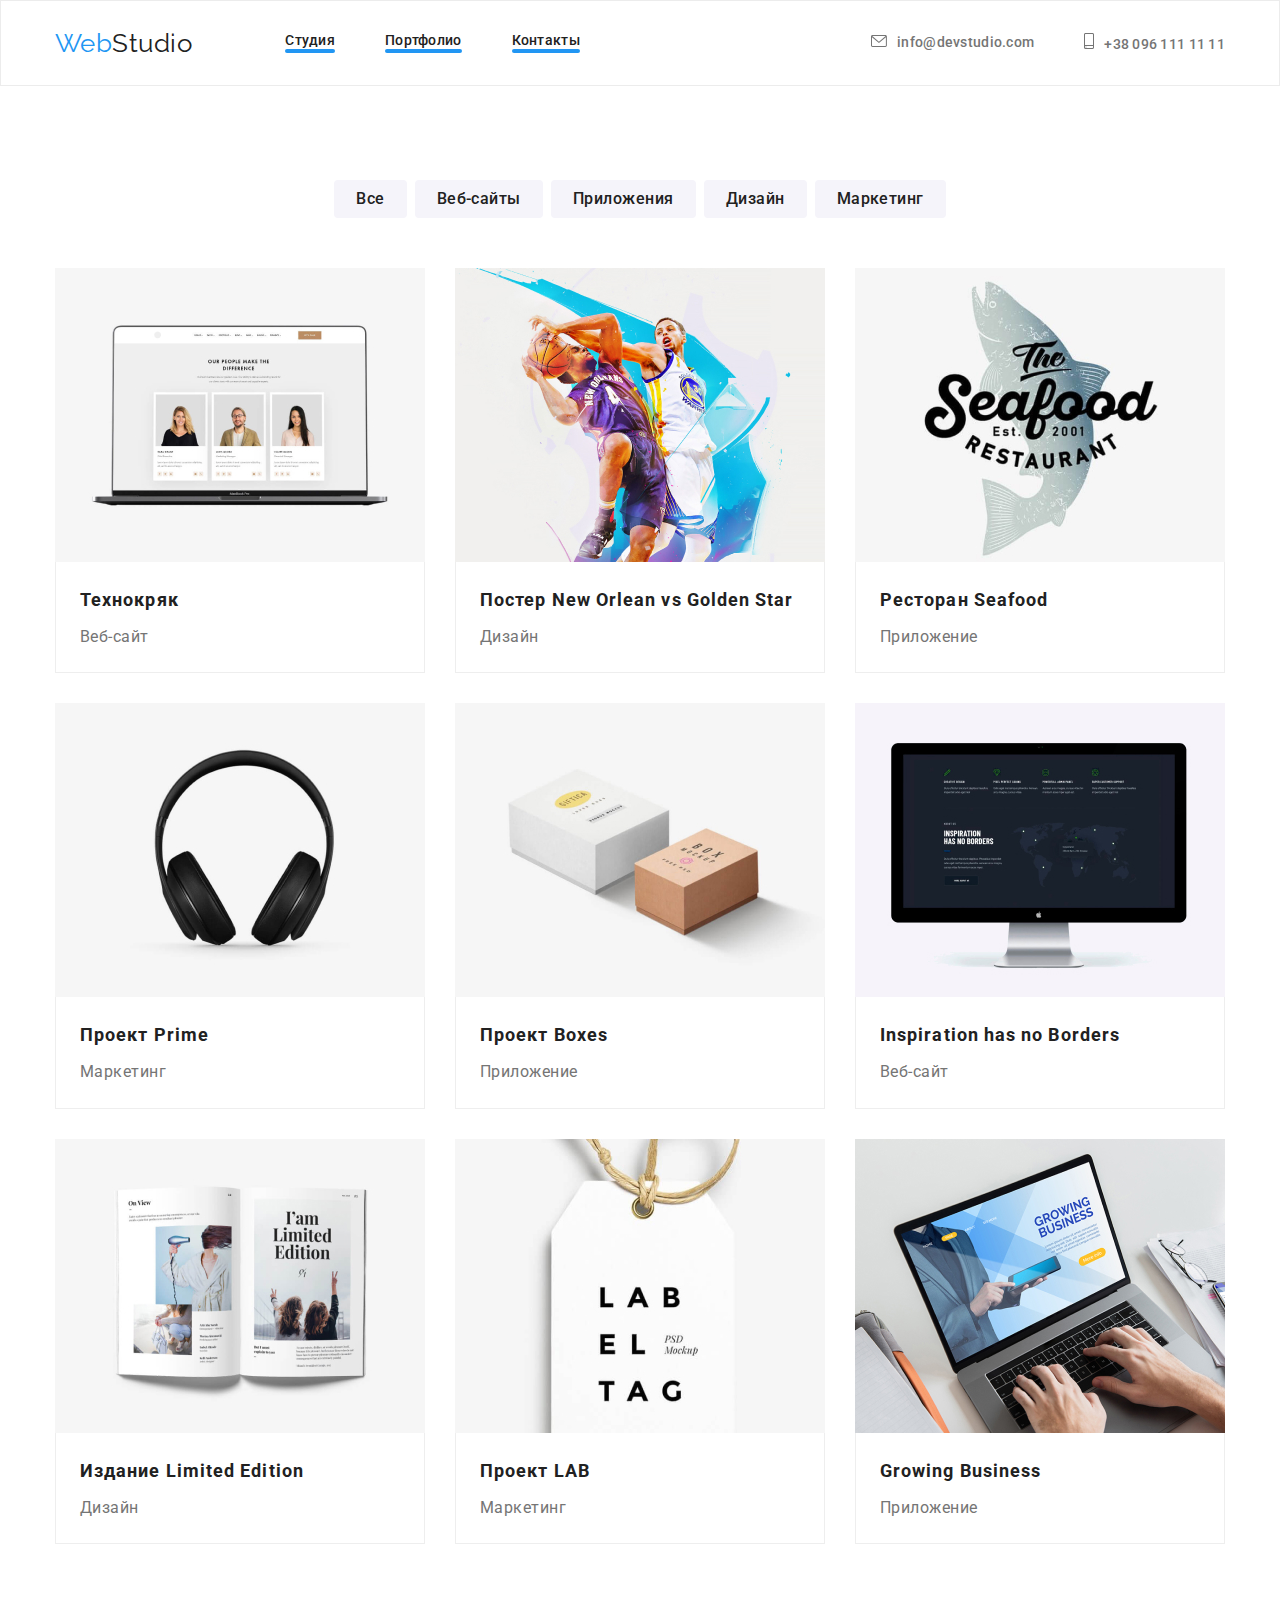
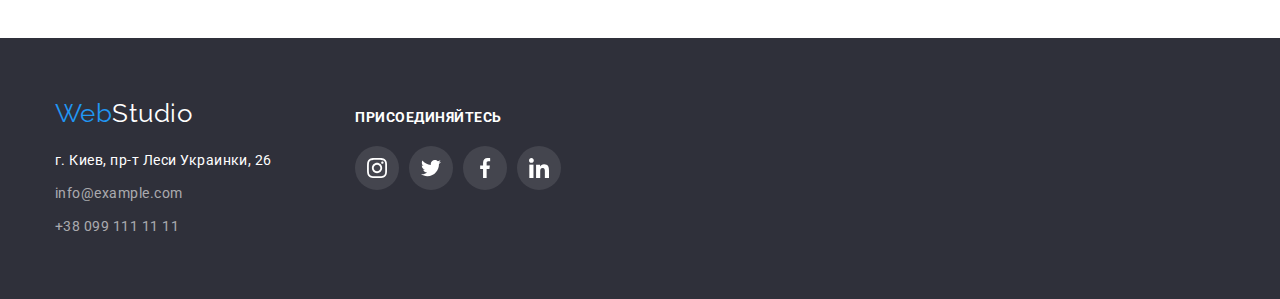
==== portfolio.html @ 67657e76 "начало" ====
<!DOCTYPE html>
<html lang="en">
<head>
    <meta charset="UTF-8">
    <meta http-equiv="X-UA-Compatible" content="IE=edge">
    <meta name="viewport" content="width=device-width, initial-scale=1.0">
    <title>Document</title>
    <link rel="preconnect" href="https://fonts.googleapis.com">
    <link rel="preconnect" href="https://fonts.gstatic.com" crossorigin>
    <link href="https://fonts.googleapis.com/css2?family=Raleway:wght@700&family=Roboto:wght@400;500;700;900&display=swap"
        rel="stylesheet">
    <link rel="stylesheet" href="https://cdnjs.cloudflare.com/ajax/libs/modern-normalize/1.0.0/modern-normalize.min.css" />
    <link rel="stylesheet" href="./css/styles.css"/>
</head>
<body>
    <!--Head-->
    <header>
        <div class="container header-container">
            <a href="" class="logo">Web<span class="accent">Studio</span></a>
            <nav>
                <ul class="nav">
                    <li class="nav-item"><a href="./index.html" class="nav-link">Студия</a></li>
                    <li class="nav-item"><a href="" class="nav-link">Портфолио</a></li>
                    <li class="nav-item"><a href="" class="nav-link">Контакты</a></li>
                </ul>
            </nav>
            <ul class="address">
                <li class="item">
            
                    <a href="mailto:info@devstudio.com" class="address-mail"><svg class="icon-envelope">
                            <use href="images/icons.svg#envelope"></use>
                        </svg>info@devstudio.com</a>
            
                </li>
                <li class="item">
            
                    <a href="tel:+380961111111" class="address-phone"><svg class="icon-smartphone">
                            <use href="images/icons.svg#smartphone"></use>
                        </svg>+38 096 111 11 11</a>
                </li>
            </ul>
        </div>
    </header>
    <main>
        <!--Main-->
        <!-- Section Filters -->
        <section class="section">
            
           <!-- Filters Gallery -->
     <div class="container">
         <h1 class="section-title-filter visually-hidden">Наши проэкты</h1>
         <ul class="filter-list">
              <li class="filter-item"><button type="button" class="filter-button">Все</button></li>
              <li class="filter-item"><button type="button" class="filter-button">Веб-сайты</button></li>
              <li class="filter-item"><button type="button" class="filter-button">Приложения</button></li>
              <li class="filter-item"><button type="button" class="filter-button">Дизайн</button></li>
              <li class="filter-item"><button type="button" class="filter-button">Маркетинг</button></li>
            </ul>
       
       <ul class="gallery-list">
         <li class="gallery-item">
             <a href="#" class="gallery-link"><img src="./images/технокряк.jpg" alt="Our People Make The Difference" width="370">
            <div class="signature">
             <h2 class="gallery-title">Технокряк</h2>
             <p class="gallery-text">Веб-сайт</p>
            </div></a>
         </li>
        <li class="gallery-item">
           <a href="#" class="gallery-link"><img src="./images/basketball.jpg" alt="Basketball poster New Orlean vs Golden Star" width="370"> 
           <div class="signature">
               <h2 class="gallery-title">Постер New Orlean vs Golden Star</h2>
               <p class="gallery-text">Дизайн</p>
          </div></a>
        </li>
        <li class="gallery-item">
           <a href="#" class="gallery-link"><img src="./images/seafood.jpg" alt="Лого ресторана Seafood" width="370">
           <div class="signature">
               <h2 class="gallery-title">Ресторан Seafood</h2>
               <p class="gallery-text">Приложение</p> 
           </div></a>
        </li>
        <li class="gallery-item">
           <a href="#" class="gallery-link"><img src="./images/phones.jpg" alt="Phones" width="370">
           <div class="signature">
               <h2 class="gallery-title">Проект Prime</h2>
               <p class="gallery-text">Маркетинг</p>
           </div></a>
        </li>
        <li class="gallery-item">
           <a href="#" class="gallery-link"><img src="./images/boxes.jpg" alt="Two Boxes" width="370"> 
           <div class="signature">
               <h2 class="gallery-title">Проект Boxes</h3>
               <p class="gallery-text">Приложение</p>
           </div></a>
        </li>
        <li class="gallery-item">
          <a href="#" class="gallery-link"><img src="./images/monitor.jpg" alt="Display" width="370">
          <div class="signature">
              <h2 class="gallery-title">Inspiration has no Borders</h2>
              <p class="gallery-text">Веб-сайт</p>
         </div></a>
        </li>
        <li class="gallery-item">
           <a href="#" class="gallery-link"><img src="./images/booklimited.jpg" alt="book Limited Edition" width="370">
           <div class="signature">
               <h2 class="gallery-title">Издание Limited Edition</h2>
               <p class="gallery-text">Дизайн</p>
           </div></a>
        </li>
        <li class="gallery-item">
          <a href="#" class="gallery-link"><img src="./images/labelbag.jpg" alt="Label" width="370">
          <div class="signature">
            <h2 class="gallery-title">Проект LAB</h2>
            <p class="gallery-text">Маркетинг</p>  
          </div> </a>
        </li>
        <li class="gallery-item">
          <a href="#" class="gallery-link"><img src="./images/notebook.jpg" alt="Notebook" width="370">
          <div class="signature">
             <h2 class="gallery-title">Growing Business</h3>
             <p class="gallery-text">Приложение</p> 
          </div> </a>
        </li>    
       </ul>
     </div>   
    </section>
    </main>
    <!-- Footer -->
    <footer class="footer">
        <div class="container footer-container">
            <div>
                <a href="" class="logo">Web<span class="accent-footer">Studio</span></a>
                <address>
                    <ul class="footer-address">
                        <li class="footer-address-item"><a href="https://goo.gl/maps/4yWJMLV7rgnv7qpB7"
                                class="footer-address-map"> г. Киев, пр-т Леси Украинки, 26</a> </li>
                        <li class="footer-address-item"><a href="mailto:info@example.com"
                                class="footer-address-mail">info@example.com</a></li>
                        <li class="footer-address-item"><a href="tel:+380991111111" class="footer-address-phone">+38 099 111
                                11
                                11</a> </li>
                    </ul>
                </address>
            </div>
            <div class="footbox-1">
                <p class="footbox-1-text">ПРИСОЕДИНЯЙТЕСЬ</p>
                <ul class="footer-social-list">
                    <li class="footer-social-list-item"><a href="#" class="footer-social-link">
                            <svg class="social-icon">
                                <use href="images/icons.svg#instagram"></use>
                            </svg>
                        </a>
                    </li>
                    <li class="footer-social-list-item"><a href="#" class="footer-social-link">
                            <svg class="social-icon">
                                <use href="images/icons.svg#twitter"></use>
                            </svg>
                        </a></li>
                    <li class="footer-social-list-item"><a href="#" class="footer-social-link">
                            <svg class="social-icon">
                                <use href="images/icons.svg#facebook"></use>
                            </svg>
                        </a></li>
                    <li class="footer-social-list-item"><a href="#" class="footer-social-link">
                            <svg class="social-icon">
                                <use href="images/icons.svg#linkedin"></use>
                            </svg>
                        </a></li>
                </ul>
            </div>
        </div>
    </footer>
</body>
</html>
---- css/styles.css ----
:root {
  --primary-text-color: #757575;
  --secondary-text-color: #ffffff;
  --text-title-color: #212121;
  --accent-color: #2196f3;
  --secondary-accent-color: #f5f4fa;
}
body {
  color: var(--primary-text-color);
  font-family: Roboto, sans-serif;
  letter-spacing: 0.03em;
}
h1,
h2,
h3,
h4,
p,
span {
  margin: 0;
  padding: 0;
}
ul {
  list-style: none;
  margin: 0;
  padding: 0;
}
.container {
  width: 1200px;
  margin: 0 auto;
  padding-left: 15px;
  padding-right: 15px;
}
/* header */
header {
  /* width: 1600px; */
  border: 1px solid #ececec;
}
.header-container {
  display: flex;
  align-items: center;
}
.logo {
  font-family: Raleway;
  font-weight: 400;
  font-size: 26px;
  line-height: 1.19;
  color: var(--accent-color);
  text-decoration: none;
  margin-right: 93px;
}
.accent {
  color: var(--text-title-color);
}
.nav {
  display: flex;
}
.nav-item {
  margin-right: 50px;
}
.nav-item:last-child {
  margin-right: 0;
}
.nav-link::after {
  content: "";
  position: relative;
  display: block;
  width: 100%;
  height: 4px;
  background-color: #2196f3;
  border-radius: 4px;
}
.nav-link {
  display: block;
  padding: 32px 0;
  font-weight: 500;
  font-size: 14px;
  line-height: 1.14;
  letter-spacing: 0.02em;
  color: #212121;
  text-decoration: none;
}
.nav-link:hover,
.nav-link:focus {
  color: var(--accent-color);
}
.address {
  display: flex;
  margin-left: auto;
}
.address .item + .item {
  margin-left: 50px;
}
.address-mail {
  font-weight: 500;
  font-size: 14px;
  line-height: 1.14;
  letter-spacing: 0.02em;
  padding: 32px 0;
  text-decoration: none;
  color: var(--primary-text-color);
}
.icon-envelope {
  width: 16px;
  height: 12px;
  margin-right: 10px;
  fill: var(--primary-text-color);
}
.address-mail:hover,
.address-mail:focus {
  color: var(--accent-color);
}
.address-mail:hover .icon-envelope,
.address-mail:focus .icon-envelope {
  fill: var(--accent-color);
}
.address-phone {
  font-weight: 500;
  font-size: 14px;
  line-height: 1.14;
  letter-spacing: 0.02em;
  padding: 32px 0;
  text-decoration: none;
  color: var(--primary-text-color);
}
.icon-smartphone {
  width: 10px;
  height: 16px;
  margin-right: 10px;
  fill: var(--primary-text-color);
}

.address-phone:hover .icon-smartphone,
.address-phone:focus .icon-smartphone {
  fill: var(--accent-color);
}

.address-phone:hover,
.address-phone:focus {
  color: var(--accent-color);
}
/* End of header */
/* Section Hero index */
.hero {
  background-image: linear-gradient(
      rgba(47, 48, 58, 0.4),
      rgba(47, 48, 58, 0.4)
    ),
    url(../images/herobkg.jpg);
  background-repeat: no-repeat;
  background-size: cover;
  margin-left: auto;
  margin-right: auto;
  max-width: 1600px;
  text-align: center;
  padding: 200px 0;
}
.hero-title {
  font-weight: 900;
  font-size: 44px;
  line-height: 1.36;
  text-align: center;
  letter-spacing: 0.06em;
  text-transform: uppercase;
  color: white;
  margin-bottom: 30px;
}
.hero-button {
  font-size: 16px;
  line-height: 1.9;
  padding: 10px 32px;
  border-radius: 4px;
  border: transparent;
  letter-spacing: 0.06em;
  color: #ffffff;
  background-color: var(--accent-color);
  cursor: pointer;
}
/* Main Sections */
.section {
  width: 100%;
  padding: 94px 0;
}
.section-title {
  font-weight: 700;
  font-size: 36px;
  line-height: 1.17;
  text-align: center;
  color: var(--text-title-color);
  margin-bottom: 50px;
}
/* Наши преимущества index */
.visually-hidden {
  position: absolute;
  clip: rect(0 0 0 0);
  width: 1px;
  height: 1px;
  margin: -1px;
}
.thumb {
  display: flex;
  justify-content: center;
  align-items: center;
  width: 270px;
  height: 120px;
  background-color: #f5f4fa;
  border-radius: 4px;
  margin-bottom: 30px;
}
.advantage-icon {
  width: 70px;
  height: 70px;
}
.section-list {
  display: flex;
}
.section-list-item {
  margin-right: 30px;
  padding: 0;
}
.section-list-item:last-child {
  margin-right: 0;
}
.section-list-title {
  font-weight: 700;
  font-size: 14px;
  line-height: 1.14;
  margin-bottom: 10px;
  text-transform: uppercase;
  color: var(--text-title-color);
}
.section-list-text {
  font-size: 14px;
  line-height: 1.71;
}
/* what we do section */
.work-section {
  padding-top: 0;
}
img {
  display: block;
  max-width: 100%;
  height: auto;
}
/* Our Team index*/
.section-team-list {
  display: flex;
}
.team-section {
  background-color: var(--secondary-accent-color);
}
.team-list-item {
  margin-right: 30px;
  background: #ffffff;
  /* material shadow v1 */
  box-shadow: 0px 1px 3px rgba(0, 0, 0, 0.12), 0px 1px 1px rgba(0, 0, 0, 0.14),
    0px 2px 1px rgba(0, 0, 0, 0.2);
  border-radius: 0px 0px 4px 4px;
}
.team-list-item:last-child {
  margin-right: 0;
}
.team-list-title {
  font-weight: 500;
  font-size: 16px;
  line-height: 1.19;
  text-align: center;
  color: var(--text-title-color);
  margin-bottom: 10px;
}
.team-list-text {
  font-size: 16px;
  line-height: 1.19;
  text-align: center;
}
.team-names {
  padding-top: 30px;
  padding-bottom: 30px;
}
.team-social-list {
  display: flex;
  justify-content: center;
  margin-top: 16px;
}
.team-social-link {
  display: flex;
  justify-content: center;
  align-items: center;
  width: 44px;
  height: 44px;
  border-radius: 50%;
}
.team-social-list-item {
  margin-right: 10px;
}
.team-social-list-item:last-child {
  margin-right: 0;
}
.team-social-icon {
  display: flex;
  align-items: center;
  width: 20px;
  height: 20px;
  fill: rgba(175, 177, 184, 1);
}
.team-social-link:hover,
.team-social-link:focus {
  background-color: rgba(33, 150, 243, 1);
}
.team-social-link:hover .team-social-icon,
.team-social-link:focus .team-social-icon {
  fill: white;
}
/* section Our Customers */
.customers-list {
  display: flex;
}
.customers-list-item {
  margin-right: 30px;
  width: 170px;
  height: 92px;
}
.customers-list-item:last-child {
  margin-right: 0;
}
.customers-list-link {
  display: flex;
  align-items: center;
  justify-content: center;
  width: 100%;
  height: 100%;
  border: 1px solid #afb1b8;
  border-radius: 4px;
}
.icon-group {
  width: 106px;
  height: 60px;
  fill: rgba(175, 177, 184, 1);
}
.customers-list-link:hover,
.customers-list-link:focus {
  border-color: #2196f3;
}
.customers-list-link:hover .icon-group,
.customers-list-link:focus .icon-group {
  fill: #2196f3;
}

/* Footer */
.footer {
  background-color: #2f303a;
  padding: 60px 0;
}
.footer-container {
  display: flex;
  align-items: baseline;
}
.footbox-1 {
  margin-left: 70px;
}
.footer-address-map {
  font-size: 14px;
  line-height: 1.71;
  font-style: normal;
  color: #ffffff;
}
.footer-address-mail {
  font-size: 14px;
  line-height: 1.71;
  font-style: normal;
  color: rgba(255, 255, 255, 0.6);
}
.footer-address-phone {
  font-size: 14px;
  font-style: normal;
  line-height: 1.71;
  color: rgba(255, 255, 255, 0.6);
}
.footer-address a {
  text-decoration: none;
}
.accent-footer {
  color: #ffffff;
}
.footer-address-phone:hover,
.footer-address-mail:hover,
.footer-address-map:hover {
  color: var(--accent-color);
}
.footer-address-phone:active,
.footer-address-mail:active,
.footer-address-map:active {
  color: var(--accent-color);
}
.footer-address-item {
  margin-bottom: 9px;
}
.footer-address-item:last-child {
  margin-bottom: 0;
}
address {
  margin-top: 20px;
}
/* footer box social links */
.footer-social-list {
  display: flex;
  justify-content: center;
  margin-top: 20px;
}
.footer-social-link {
  display: flex;
  justify-content: center;
  align-items: center;
  width: 44px;
  height: 44px;
  border-radius: 50%;
  background-color: rgba(255, 255, 255, 0.1);
}
.footer-social-list-item {
  margin-right: 10px;
}
.footer-social-list-item:last-child {
  margin-right: 0;
}
.social-icon {
  width: 20px;
  height: 20px;
  fill: rgba(255, 255, 255, 1);
}
.footer-social-link:hover,
.footer-social-link:focus {
  background-color: rgba(33, 150, 243, 1);
}
.footer-social-link:hover .social-icon,
.footer-social-link:focus .social-icon {
  fill: white;
}
.footbox-1-text {
  font-weight: bold;
  font-size: 14px;
  line-height: 1.14;
  color: #ffffff;
}
/* Portfolio */
/* Filter buttons */
.section-title-filter {
  font-weight: 700;
  font-size: 36px;
  line-height: 1.17;
  text-align: center;
  color: var(--text-title-color);
}
.filter-list {
  display: flex;
  margin-bottom: 50px;
  justify-content: center;
}
.filter-button {
  background-color: var(--secondary-accent-color);
  color: var(--text-title-color);
  font-family: Roboto;
  font-weight: 500;
  font-weight: 500;
  font-size: 16px;
  line-height: 26px;
  letter-spacing: 0.03em;
  cursor: pointer;
  border: none;
  border-radius: 4px;
  padding: 6px 22px;
}
.filter-button:hover,
.filter-button:focus {
  background-color: var(--accent-color);
  color: var(--secondary-text-color);
  /* shadow-middle */

  box-shadow: 0px 3px 1px rgba(0, 0, 0, 0.1), 0px 1px 2px rgba(0, 0, 0, 0.08),
    0px 2px 2px rgba(0, 0, 0, 0.12);
}
.filter-item {
  margin-right: 8px;
}
.filter-item:last-child {
  margin-right: 0;
}
/* Filters Gallery */
.gallery-list {
  display: flex;
  flex-wrap: wrap;
  margin-left: -30px;
  margin-top: -30px;
}
.gallery-item {
  flex-basis: calc(100% / 3 - 30px);
  margin-left: 30px;
  margin-top: 30px;
}
.gallery-link {
  display: block;
  text-decoration: none;
}
.gallery-link:hover,
.gallery-link:focus {
  box-shadow: 0px 1px 1px rgba(0, 0, 0, 0.12), 0px 4px 4px rgba(0, 0, 0, 0.06),
    1px 4px 6px rgba(0, 0, 0, 0.16);
}

.gallery-title {
  font-weight: 700;
  font-size: 18px;
  line-height: 2;
  letter-spacing: 0.06em;
  color: var(--text-title-color);
  margin-bottom: 4px;
}
.gallery-text {
  font-size: 16px;
  line-height: 1.9;
  color: var(--primary-text-color);
}
.signature {
  padding: 20px 24px;
  border-bottom: 1px solid #eeeeee;
  border-left: 1px solid #eeeeee;
  border-right: 1px solid #eeeeee;
}
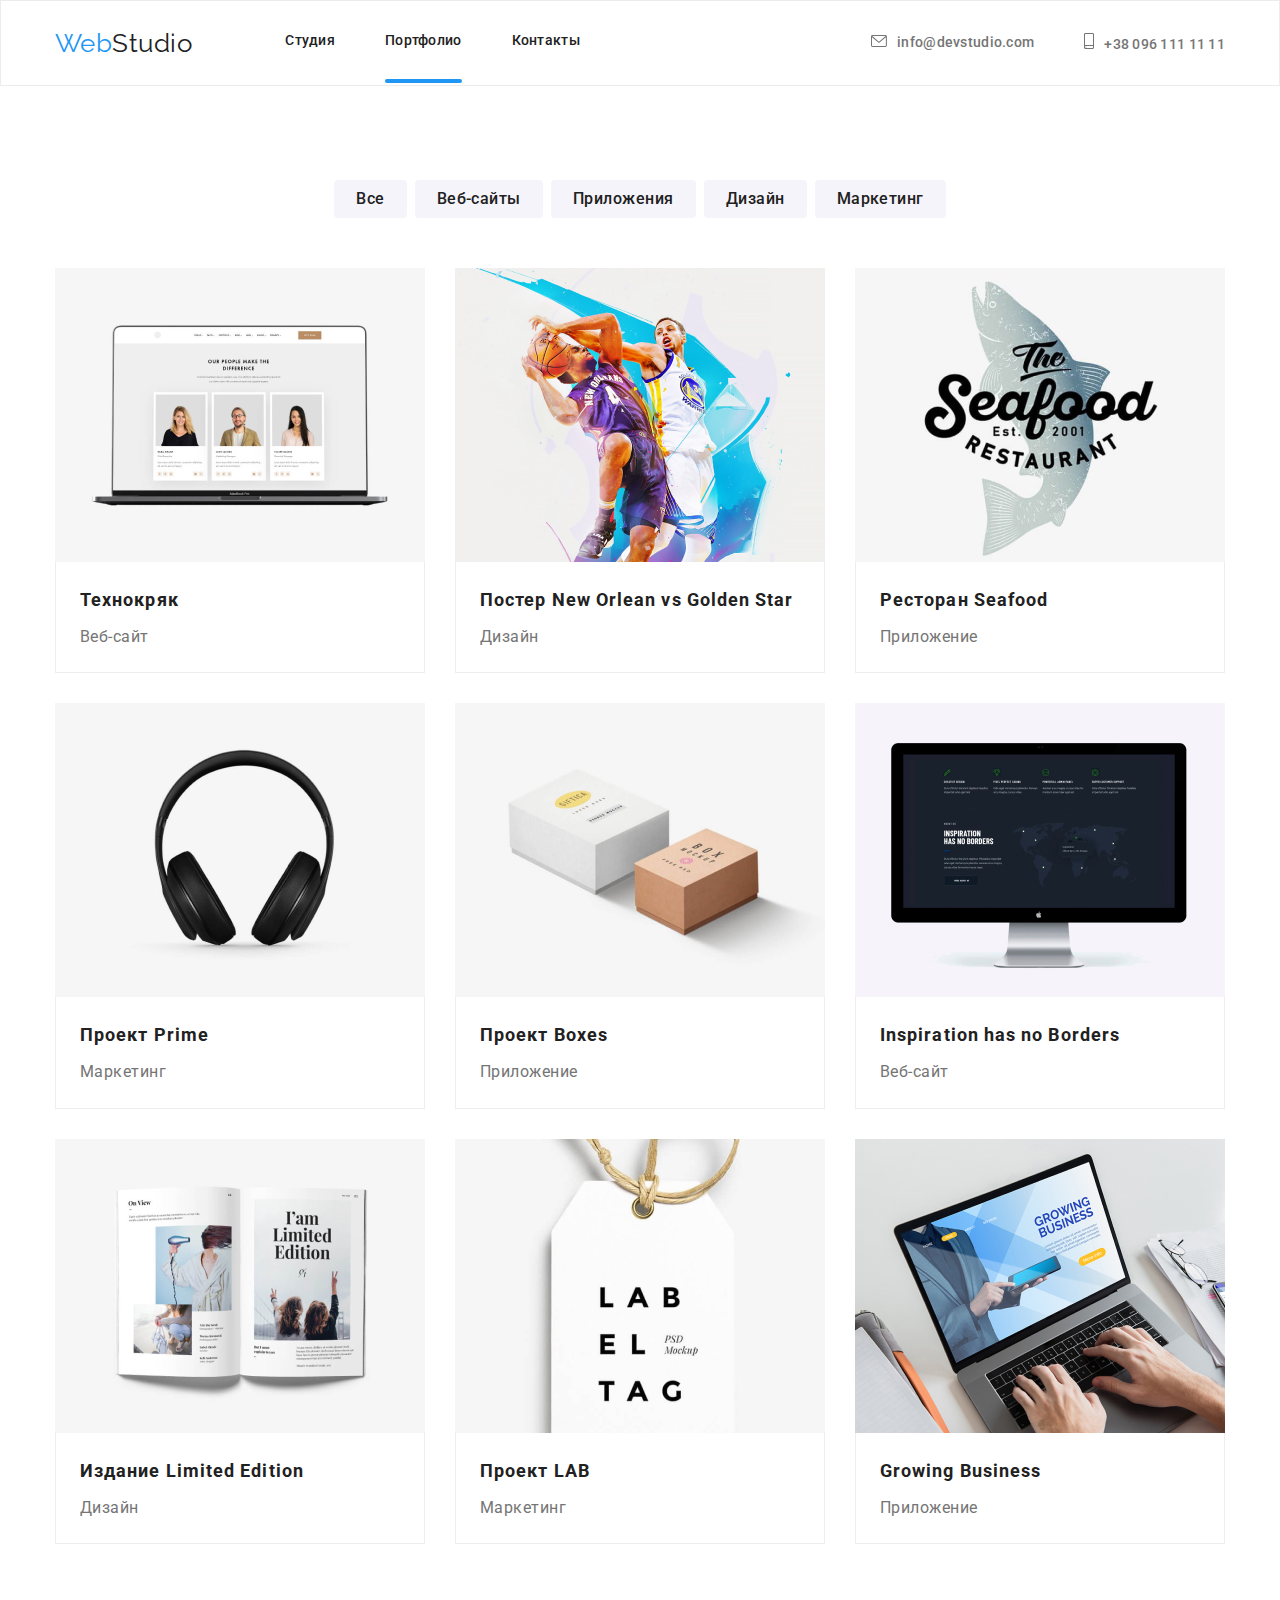
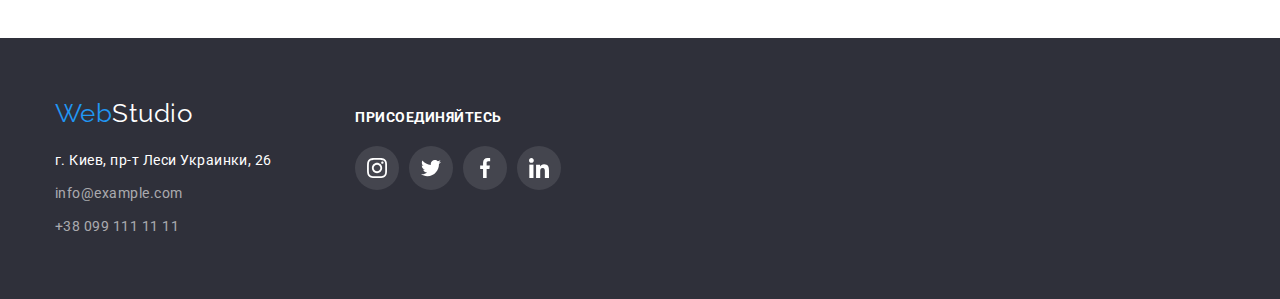
==== commit 3d00d6f2: "overlay технокряк" ====
--- a/portfolio.html
+++ b/portfolio.html
@@ -20,7 +20,7 @@
             <nav>
                 <ul class="nav">
                     <li class="nav-item"><a href="./index.html" class="nav-link">Студия</a></li>
-                    <li class="nav-item"><a href="" class="nav-link">Портфолио</a></li>
+                    <li class="nav-item"><a href="" class="nav-link current">Портфолио</a></li>
                     <li class="nav-item"><a href="" class="nav-link">Контакты</a></li>
                 </ul>
             </nav>
@@ -59,7 +59,15 @@
        
        <ul class="gallery-list">
          <li class="gallery-item">
-             <a href="#" class="gallery-link"><img src="./images/технокряк.jpg" alt="Our People Make The Difference" width="370">
+              
+                 <a href="#" class="gallery-link">
+                  <div class="portfolio-overlay">
+                     <img src="./images/технокряк.jpg" alt="Our People Make The Difference" width="370">
+                    <p class="overlay-text">
+                    Технокряк это современная площадка распространения коронавируса. Компании используют эту платформу для цифрового
+                    шпионажа и атак на защищённые сервера конкурентов.
+                     </p> 
+                  </div>
             <div class="signature">
              <h2 class="gallery-title">Технокряк</h2>
              <p class="gallery-text">Веб-сайт</p>
--- a/css/styles.css
+++ b/css/styles.css
@@ -60,10 +60,12 @@
 .nav-item:last-child {
   margin-right: 0;
 }
-.nav-link::after {
+.current::after {
   content: "";
   position: relative;
   display: block;
+  top: 30px;
+  bottom: auto;
   width: 100%;
   height: 4px;
   background-color: #2196f3;
@@ -504,6 +506,34 @@
   box-shadow: 0px 1px 1px rgba(0, 0, 0, 0.12), 0px 4px 4px rgba(0, 0, 0, 0.06),
     1px 4px 6px rgba(0, 0, 0, 0.16);
 }
+.portfolio-overlay {
+  position: relative;
+  overflow: hidden;
+}
+.overlay-text {
+  /* позиция */
+  position: absolute;
+  top: 0;
+  left: 0;
+  width: 100%;
+  height: 294px;
+  /* текст */
+  font-size: 18px;
+  line-height: 1.5;
+  letter-spacing: 0.03em;
+  color: #ffffff;
+  background-color: #2196f3;
+  margin: 0;
+  padding: 63px 24px;
+  /* переход */
+  transform: translateY(100%);
+  transition: 250ms cubic-bezier(0.4, 0, 0.2, 1) transform;
+  opacity: 0;
+}
+.gallery-link:hover .overlay-text {
+  transform: translateY(0%);
+  opacity: 1;
+}
 
 .gallery-title {
   font-weight: 700;
